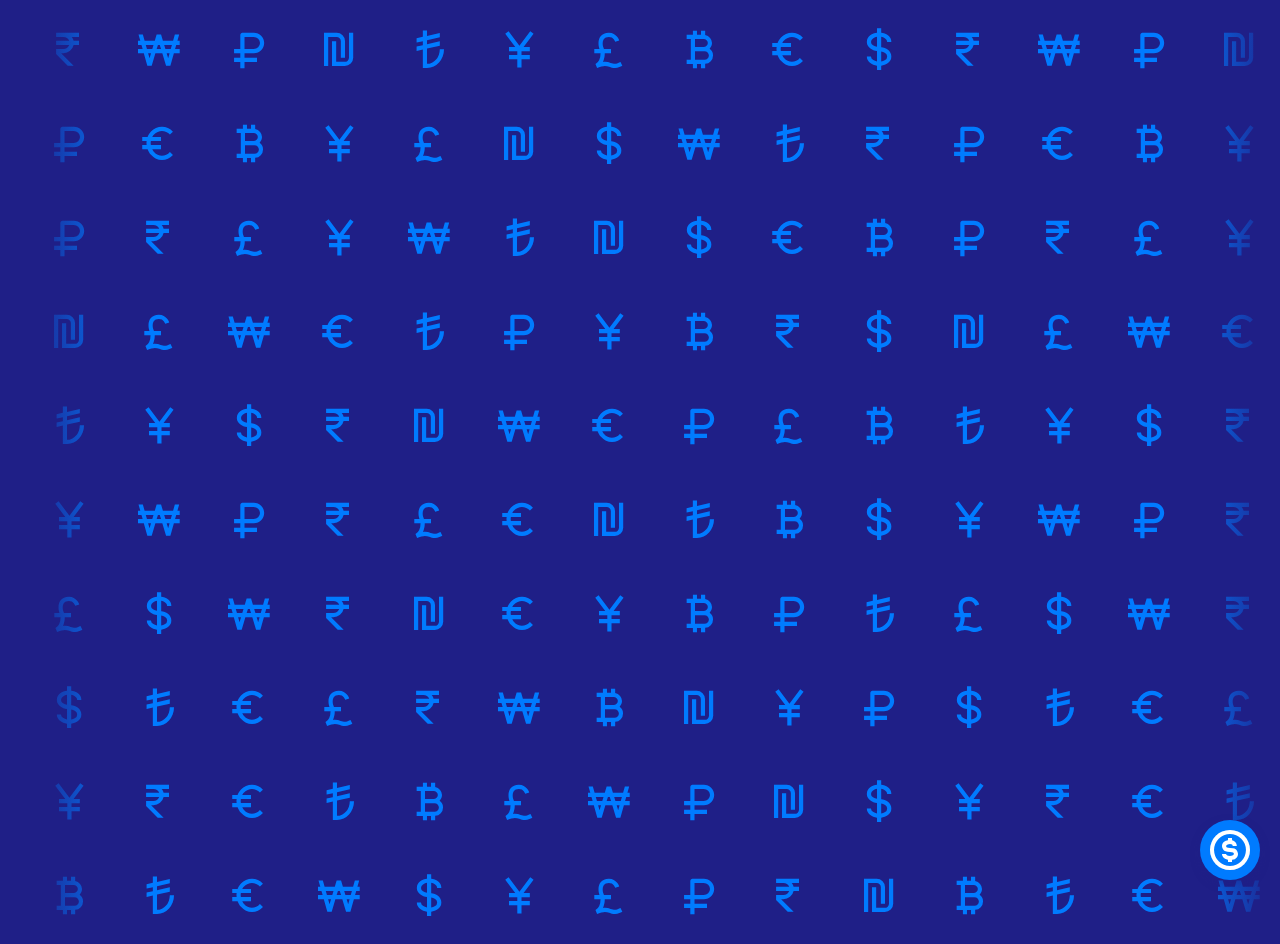
==== Fenny/frontend/templates/index.html @ b700f85d "while doing backend made some front end changes as was trying to optimise code and broke it T-T" ====
<!DOCTYPE html>
<html lang="en">

<head>
  <meta charset="UTF-8" />
  <meta name="viewport" content="width=device-width, initial-scale=1.0" />
  <title>Financial Assistant Bot</title>
  <link rel="icon" type="image/x-icon" href="../static/images/pound.png" />
  <link href="https://unpkg.com/boxicons@2.1.4/css/boxicons.min.css" rel="stylesheet" />
  <link rel="stylesheet" href="../static/css/main.css" />
</head>

<body>
  <!-- Currency Container -->
  <div id="currencies-container" class="currencies-container"></div>

  <!-- Chatbot Toggle Button -->
  <div id="chatbot-toggle" class="circle-toggle">
    <i class="bx bx-dollar-circle bx-lg"></i>
  </div>

  <!-- Social Icons -->
  <div class="social-icons hidden" id="social-icons">
    <a href="https://github.com/yourusername" target="_blank" class="social-link">
      <i class="bx bxl-github bx-border-circle"></i>
    </a>
    <a href="https://www.linkedin.com/in/yourusername" target="_blank" class="social-link">
      <i class="bx bxl-linkedin bx-border-circle"></i>
    </a>
    <a href="{{ url_for('static', filename='path/to/your/resume.pdf') }}" download class="social-link">
      <i class="bx bxs-file-pdf bx-border-circle"></i>
    </a>
  </div>

  <!-- Chatbot Container -->
  <div id="chatbot" class="chatbot-container collapsed">
    <!-- Header Section -->
    <div class="chatbot-header">
      <div class="header-left">
        <!-- Glowing Icon and Title -->
        <i class="bx bx-brain glowing-icon"></i>
        <div class="header-text">
          <span class="header-title">Fenny</span>
          <span class="header-subtitle">- Your Personal Financial Assistant</span>
        </div>
      </div>
      <div class="chatbot-controls">
        <!-- Maximize Button -->
        <button class="maximize-btn" id="maximize-btn">
          <i class="bx bx-plus"></i>
        </button>
        <!-- Minimize Button -->
        <button class="minimize-btn" id="minimize-btn">
          <i class="bx bx-chevron-down"></i>
        </button>
      </div>
    </div>

    <!-- Chat Messages -->
    <div class="chatbot-messages" id="message-box"></div>

    <!-- Chatbot Input Area -->
    <div class="chatbot-input-area">
      <!-- File Upload Display -->
      <div id="file-upload-display" class="file-upload-display hidden">
        <!-- File upload content -->
      </div>
      <!-- Bottom Controls -->
      <div class="bottom-controls">
        <!-- Left Controls -->
        <div class="left-controls">
          <label for="file-upload" class="file-upload-icon">
            <i class='bx bx-paperclip bx-rotate-90'></i>
          </label>
          <input type="file" id="file-upload" class="file-input" accept="application/pdf">
          <div class="settings-icon">
            <i class='bx bx-cog'></i>
          </div>
        </div>
        <!-- Input Container -->
        <div class="input-container">
          <textarea class="message-input" id="message" placeholder="Type your message..."></textarea>
          <button class="send-btn" onclick="send()">
            <i class="bx bxs-chevron-right-circle"></i>
          </button>
        </div>
      </div>
    </div>
    <!-- Scripts -->
    <script type="module">
      import "../static/js/currencies.js";
      import "../static/js/script.js";
    </script>
</body>

</html>
---- Fenny/frontend/static/css/main.css ----
/* main.css */
@import url('styles.css');
@import url('currency.css');
@import url('responsive.css');
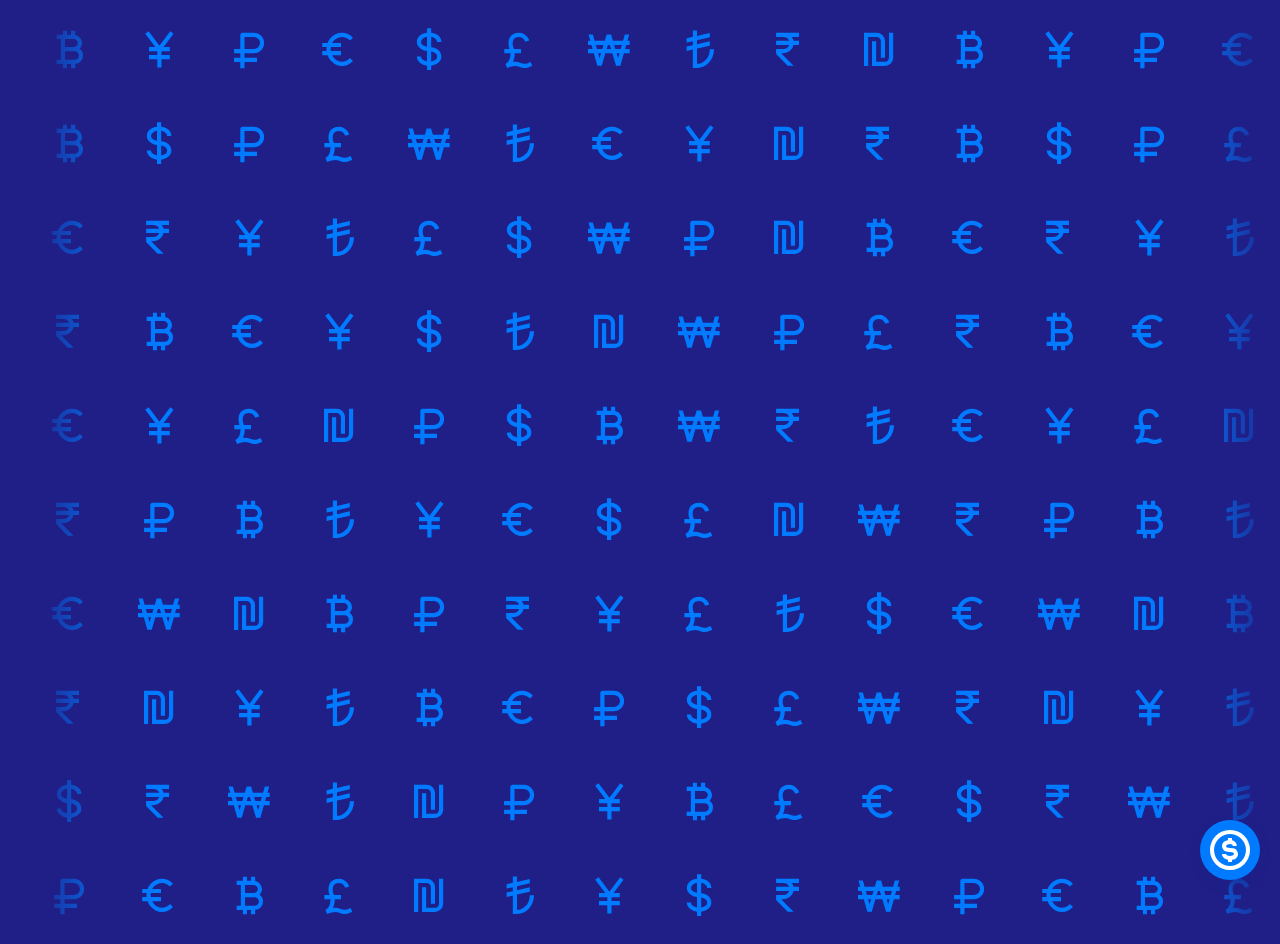
==== commit 12693c63: "fixed file uploading , ui for it and minor issues" ====
--- a/Fenny/frontend/templates/index.html
+++ b/Fenny/frontend/templates/index.html
@@ -63,7 +63,20 @@
     <div class="chatbot-input-area">
       <!-- File Upload Display -->
       <div id="file-upload-display" class="file-upload-display hidden">
-        <!-- File upload content -->
+        <div class="file-upload-content">
+          <i class="bx bxs-file-pdf pdf-icon"></i>
+          <div class="file-info">
+            <div class="file-name-row">
+              <span id="file-name">File Name</span>
+            </div>
+            <div class="file-size-row">
+              <span id="file-size">File Size</span>
+            </div>
+          </div>
+          <button class="remove-file-btn" onclick="removeFile()">
+            <i class="bx bxs-x-circle"></i>
+          </button>
+        </div>
       </div>
       <!-- Bottom Controls -->
       <div class="bottom-controls">
@@ -80,7 +93,7 @@
         <!-- Input Container -->
         <div class="input-container">
           <textarea class="message-input" id="message" placeholder="Type your message..."></textarea>
-          <button class="send-btn" onclick="send()">
+          <button class="send-btn" onclick="send()" aria-label="Send Message">
             <i class="bx bxs-chevron-right-circle"></i>
           </button>
         </div>
